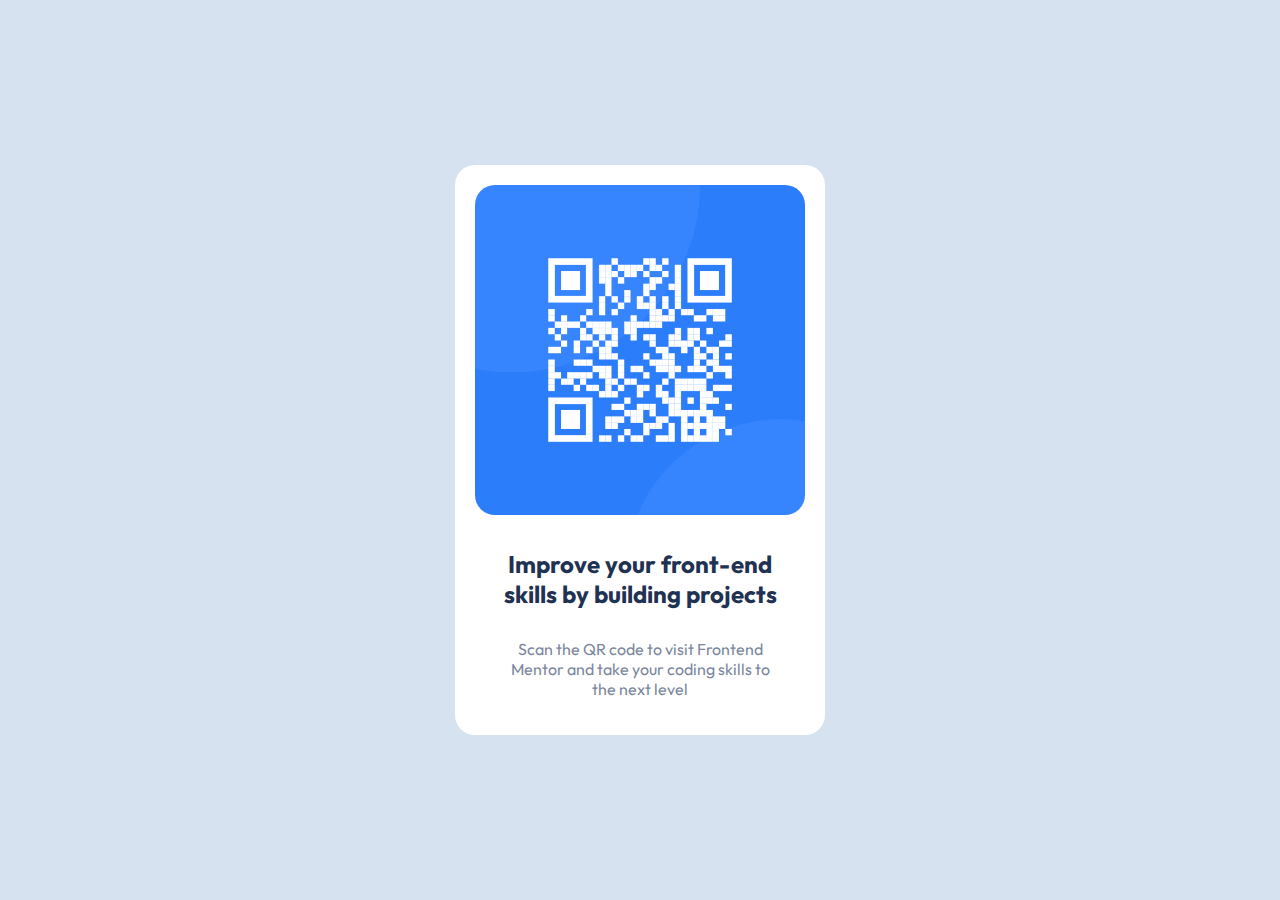
==== qr-code-component-main/index.html @ 3268376a "Merge pull request #1 from Gorrchik/qr-code-project-test" ====
<!DOCTYPE html>
<html lang="en">
<head>
  <meta charset="UTF-8">
  <meta name="viewport" content="width=device-width, initial-scale=1.0"> <!-- displays site properly based on user's device -->

  <link rel="icon" type="image/png" sizes="32x32" href="./images/favicon-32x32.png">
  <link rel="stylesheet" href="main.css">
  <link rel="preconnect" href="https://fonts.googleapis.com">
  <link rel="preconnect" href="https://fonts.gstatic.com" crossorigin>
  <link href="https://fonts.googleapis.com/css2?family=Outfit:wght@100..900&display=swap" rel="stylesheet">

  
  <title>Frontend Mentor | QR code component</title>

</head>
<body>
  <main class="main_block">
      <img class="qr-code" src="images/image-qr-code.png" alt="">
    <h2 class="header">
      Improve your front-end skills by building projects
    </h2>
  
    <p class="text">
      Scan the QR code to visit Frontend Mentor and take your coding skills to the next level
    </p>
  </main>

  

</body>
</html>
---- qr-code-component-main/main.css ----
body {
    display: flex;
    justify-content: center;
    align-items: center;
    margin: 0;
    min-height: 100vh;
    font-family: Outfit;
    background-color:  hsl(212, 45%, 89%);
}
.main_block {
    width: 360px;
    height: 560px;
    padding: 5px;
    background-color: white;
    border-radius: 20px;
}

.qr-code {
    width: 330px;
    height: 330px;
    margin: 15px auto 0 15px;
    border-radius: 20px;
}


.header {
    text-align: center;
    margin: 30px 40px 30px 40px;
    color: hsl(218, 44%, 22%);
}

.text {
    color: hsl(220, 15%, 55%);
    margin: 0 40px 0 40px;
    text-align: center;
}

@media screen and (max-width: 540px) {
    .main_block {
        max-width:min(85%,360px);
        height: 520px;
    }
    .qr-code {
        max-width:min(90%,330px);
        max-height:min(85%,300px);
    }
    .header {
        margin: 20px 20px 15px 20px;
    }
    .text {
        margin: 0 20px 0 20px;
    }
}
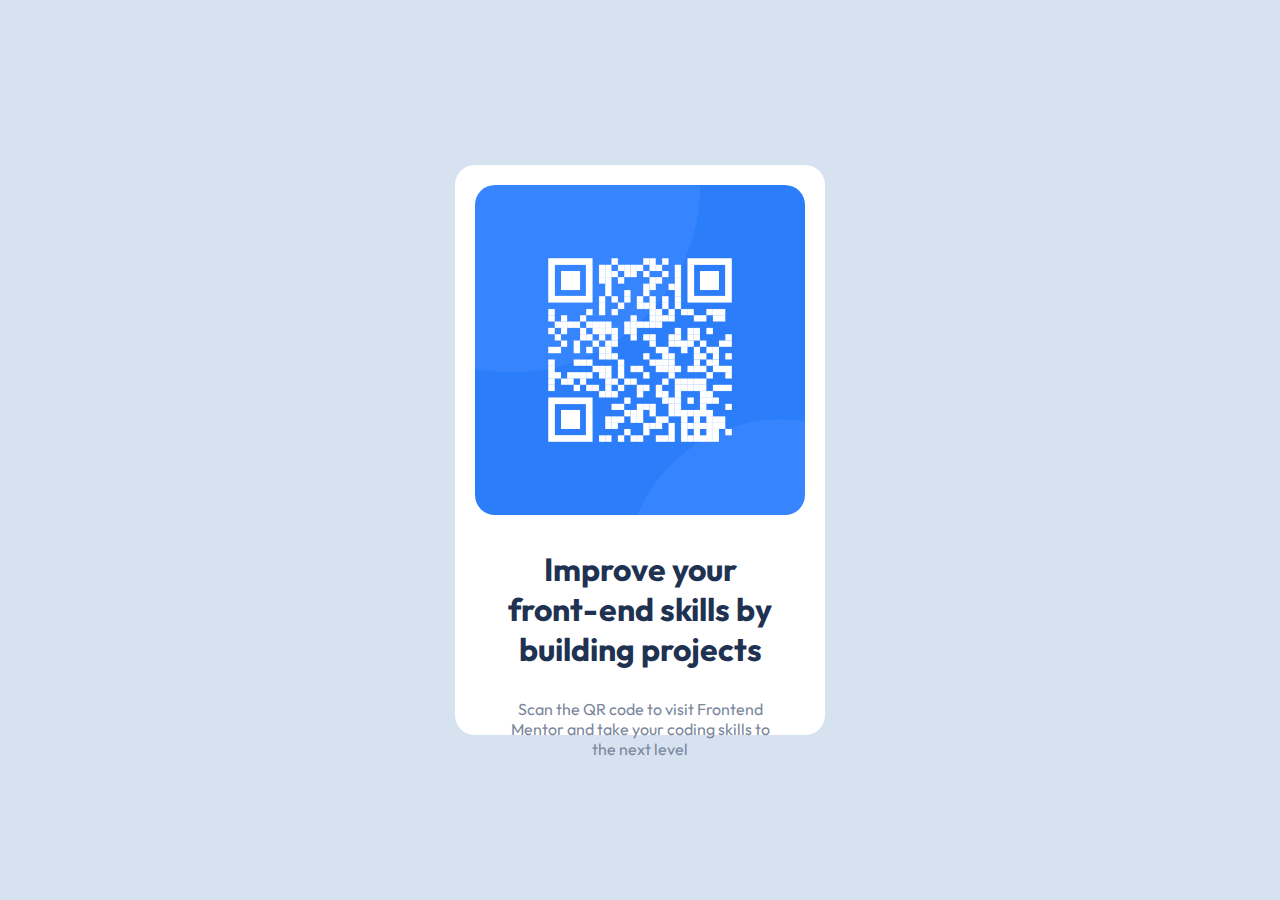
==== commit 7b152bf8: "Changed h1 to h2" ====
--- a/qr-code-component-main/index.html
+++ b/qr-code-component-main/index.html
@@ -1,32 +1,30 @@
 <!DOCTYPE html>
 <html lang="en">
-<head>
-  <meta charset="UTF-8">
-  <meta name="viewport" content="width=device-width, initial-scale=1.0"> <!-- displays site properly based on user's device -->
+  <head>
+    <meta charset="UTF-8" />
+    <meta name="viewport" content="width=device-width, initial-scale=1.0" />
+    <link
+      rel="icon"
+      type="image/png"
+      sizes="32x32"
+      href="./images/favicon-32x32.png"
+    />
+    <link rel="stylesheet" href="main.css" />
+    <link rel="preconnect" href="https://fonts.googleapis.com" />
+    <link rel="preconnect" href="https://fonts.gstatic.com" crossorigin />
+    <link href="https://fonts.googleapis.com/css2?family=Outfit:wght@100..900&display=swap" rel="stylesheet"/>
 
-  <link rel="icon" type="image/png" sizes="32x32" href="./images/favicon-32x32.png">
-  <link rel="stylesheet" href="main.css">
-  <link rel="preconnect" href="https://fonts.googleapis.com">
-  <link rel="preconnect" href="https://fonts.gstatic.com" crossorigin>
-  <link href="https://fonts.googleapis.com/css2?family=Outfit:wght@100..900&display=swap" rel="stylesheet">
+    <title>Frontend Mentor | QR code component</title>
+  </head>
+  <body>
+    <main class="main_block">
+      <img class="qr-code" src="images/image-qr-code.png" alt="" />
+      <h1 class="header">Improve your front-end skills by building projects</h1>
 
-  
-  <title>Frontend Mentor | QR code component</title>
-
-</head>
-<body>
-  <main class="main_block">
-      <img class="qr-code" src="images/image-qr-code.png" alt="">
-    <h2 class="header">
-      Improve your front-end skills by building projects
-    </h2>
-  
-    <p class="text">
-      Scan the QR code to visit Frontend Mentor and take your coding skills to the next level
-    </p>
-  </main>
-
-  
-
-</body>
-</html>+      <p class="text">
+        Scan the QR code to visit Frontend Mentor and take your coding skills to
+        the next level
+      </p>
+    </main>
+  </body>
+</html>
--- a/qr-code-component-main/main.css
+++ b/qr-code-component-main/main.css
@@ -1,54 +1,57 @@
 body {
-    display: flex;
-    justify-content: center;
-    align-items: center;
-    margin: 0;
-    min-height: 100vh;
-    font-family: Outfit;
-    background-color:  hsl(212, 45%, 89%);
+  display: flex;
+  justify-content: center;
+  align-items: center;
+  margin: 0;
+  min-height: 100vh;
+  font-family: Outfit;
+  background-color: hsl(212, 45%, 89%);
 }
+
 .main_block {
-    width: 360px;
-    height: 560px;
-    padding: 5px;
-    background-color: white;
-    border-radius: 20px;
+  width: 360px;
+  height: 560px;
+  padding: 5px;
+  background-color: white;
+  border-radius: 20px;
 }
 
 .qr-code {
-    width: 330px;
-    height: 330px;
-    margin: 15px auto 0 15px;
-    border-radius: 20px;
+  width: 330px;
+  height: 330px;
+  margin: 15px auto 0 15px;
+  border-radius: 20px;
 }
 
-
 .header {
-    text-align: center;
-    margin: 30px 40px 30px 40px;
-    color: hsl(218, 44%, 22%);
+  text-align: center;
+  margin: 30px 40px 30px 40px;
+  color: hsl(218, 44%, 22%);
 }
 
 .text {
-    color: hsl(220, 15%, 55%);
-    margin: 0 40px 0 40px;
-    text-align: center;
+  color: hsl(220, 15%, 55%);
+  margin: 0 40px 0 40px;
+  text-align: center;
 }
 
 @media screen and (max-width: 540px) {
-    .main_block {
-        max-width:min(85%,360px);
-        height: 520px;
-    }
-    .qr-code {
-        max-width:min(90%,330px);
-        max-height:min(85%,300px);
-    }
-    .header {
-        margin: 20px 20px 15px 20px;
-    }
-    .text {
-        margin: 0 20px 0 20px;
-    }
+
+  .main_block {
+    max-width: min(85%, 360px);
+    height: 520px;
+  }
+
+  .qr-code {
+    max-width: min(90%, 330px);
+    max-height: min(85%, 300px);
+  }
+
+  .header {
+    margin: 20px 20px 15px 20px;
+  }
+  
+  .text {
+    margin: 0 20px 0 20px;
+  }
 }
-
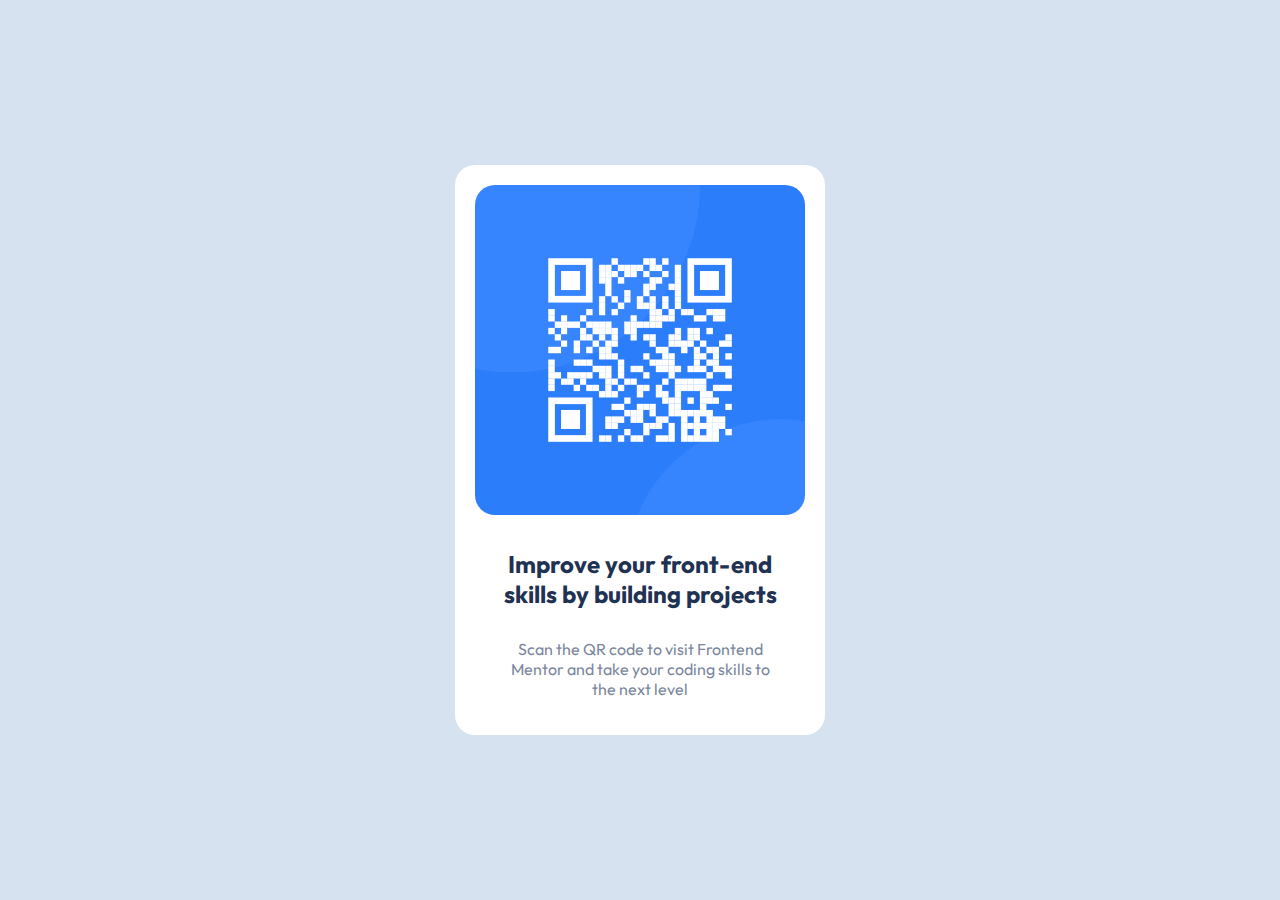
==== commit 575f74b8: "Update index.html" ====
--- a/qr-code-component-main/index.html
+++ b/qr-code-component-main/index.html
@@ -19,7 +19,7 @@
   <body>
     <main class="main_block">
       <img class="qr-code" src="images/image-qr-code.png" alt="" />
-      <h1 class="header">Improve your front-end skills by building projects</h1>
+      <h2 class="header">Improve your front-end skills by building projects</h2>
 
       <p class="text">
         Scan the QR code to visit Frontend Mentor and take your coding skills to
